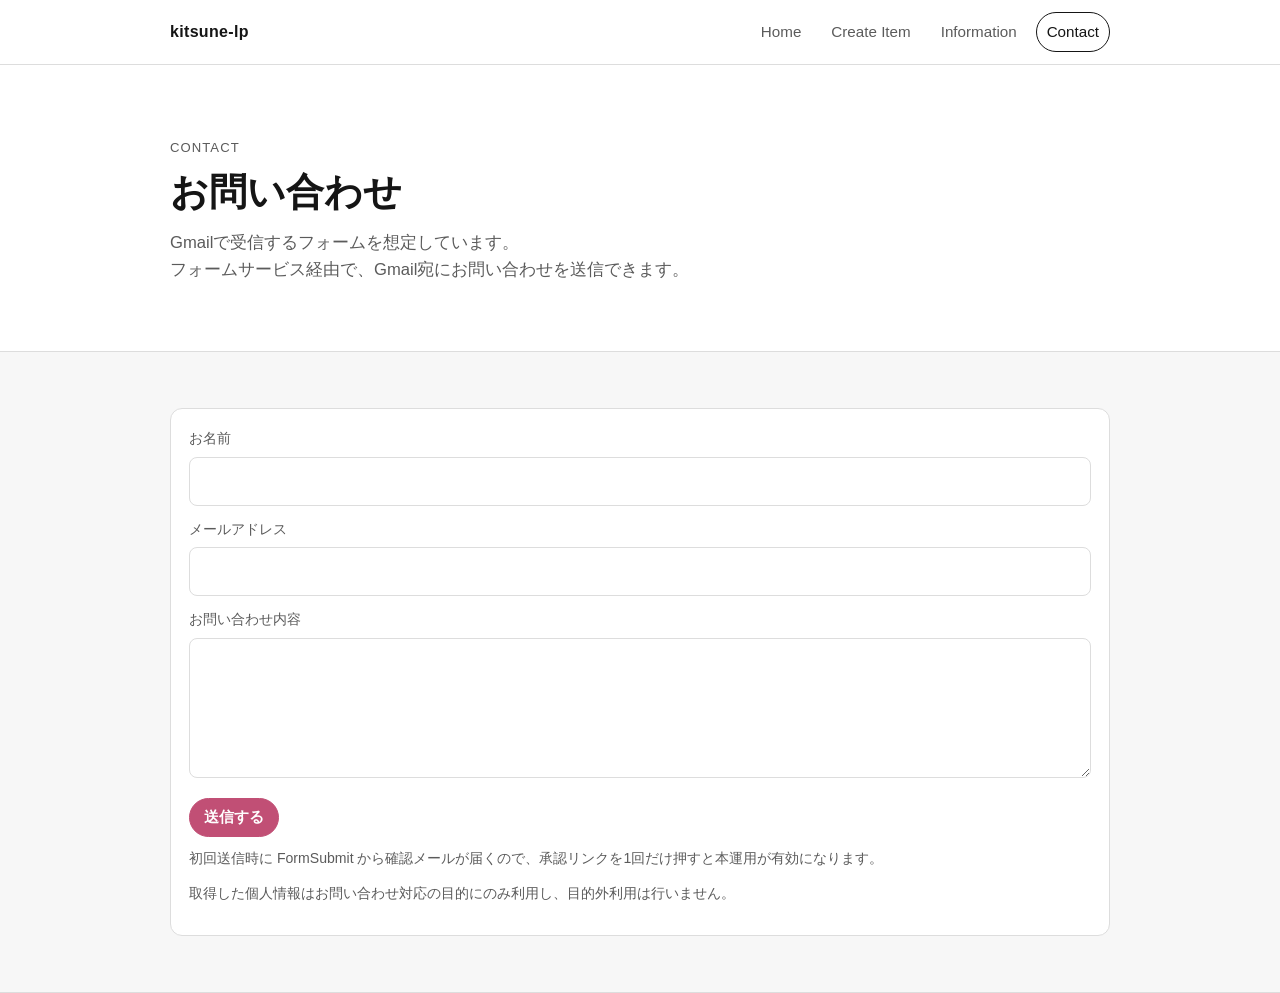
==== contact.html @ f3c6960f "Rebuild site into four-page minimal structure. Align Home/Create Item/Information/Contact flow for G" ====
<!doctype html>
<html lang="ja">
  <head>
    <meta charset="utf-8" />
    <meta name="viewport" content="width=device-width, initial-scale=1" />
    <title>kitsune-lp | Contact</title>
    <meta name="description" content="kitsune-lp のお問い合わせページです。" />
    <link rel="stylesheet" href="./styles.css" />
  </head>
  <body>
    <header class="site-header">
      <div class="container nav-wrap">
        <a class="brand" href="./index.html">kitsune-lp</a>
        <nav class="site-nav" aria-label="メインナビゲーション">
          <a href="./index.html">Home</a>
          <a href="./create-item.html">Create Item</a>
          <a href="./information.html">Information</a>
          <a class="active" href="./contact.html">Contact</a>
        </nav>
      </div>
    </header>

    <main>
      <section class="section hero">
        <div class="container">
          <p class="eyebrow">Contact</p>
          <h1>お問い合わせ</h1>
          <p class="lead">
            Gmailで受信するフォームを想定しています。<br />
            フォームサービス経由で、Gmail宛にお問い合わせを送信できます。
          </p>
        </div>
      </section>

      <section class="section alt">
        <div class="container">
          <div class="form-wrap">
            <form action="https://formsubmit.co/acsbne.company@gmail.com" method="POST">
              <input type="hidden" name="_subject" value="kitsune-lp Contact" />
              <input type="hidden" name="_captcha" value="true" />
              <input type="hidden" name="_next" value="./contact.html?sent=1" />

              <label for="name">お名前</label>
              <input id="name" name="name" type="text" required />

              <label for="email">メールアドレス</label>
              <input id="email" name="email" type="email" required />

              <label for="message">お問い合わせ内容</label>
              <textarea id="message" name="message" required></textarea>

              <button class="btn btn-primary" type="submit">送信する</button>
            </form>
            <p class="caption">
              初回送信時に FormSubmit から確認メールが届くので、承認リンクを1回だけ押すと本運用が有効になります。
            </p>
            <p class="caption">取得した個人情報はお問い合わせ対応の目的にのみ利用し、目的外利用は行いません。</p>
          </div>
        </div>
      </section>
    </main>
  </body>
</html>
---- styles.css ----
:root {
  --bg: #ffffff;
  --bg-alt: #f7f7f7;
  --text: #151515;
  --muted: #5b5b5b;
  --line: #dddddd;
  --primary: #c14f75;
  --primary-hover: #a23f62;
  --max: 980px;
}

* {
  box-sizing: border-box;
}

body {
  margin: 0;
  font-family: -apple-system, BlinkMacSystemFont, "Segoe UI", "Hiragino Kaku Gothic ProN",
    "Yu Gothic UI", "Yu Gothic", sans-serif;
  line-height: 1.65;
  color: var(--text);
  background: var(--bg);
}

.container {
  width: min(100%, var(--max));
  margin: 0 auto;
  padding: 0 20px;
}

.site-header {
  position: sticky;
  top: 0;
  z-index: 100;
  border-bottom: 1px solid var(--line);
  background: #fff;
}

.nav-wrap {
  display: flex;
  justify-content: space-between;
  align-items: center;
  gap: 12px;
  min-height: 64px;
}

.brand {
  text-decoration: none;
  color: var(--text);
  font-weight: 700;
  letter-spacing: 0.02em;
}

.site-nav {
  display: flex;
  flex-wrap: wrap;
  gap: 8px;
}

.site-nav a {
  text-decoration: none;
  color: var(--muted);
  font-size: 0.95rem;
  border: 1px solid transparent;
  padding: 6px 10px;
  border-radius: 999px;
}

.site-nav a:hover {
  border-color: var(--line);
  color: var(--text);
}

.site-nav a.active {
  border-color: var(--text);
  color: var(--text);
}

.section {
  padding: 56px 0;
}

.section.alt {
  background: var(--bg-alt);
  border-top: 1px solid var(--line);
  border-bottom: 1px solid var(--line);
}

.hero {
  padding-top: 72px;
}

.eyebrow {
  margin: 0 0 8px;
  color: var(--muted);
  font-size: 0.82rem;
  text-transform: uppercase;
  letter-spacing: 0.08em;
}

h1,
h2,
h3 {
  margin: 0 0 12px;
  line-height: 1.3;
}

h1 {
  font-size: clamp(1.8rem, 4vw, 2.4rem);
}

h2 {
  font-size: clamp(1.35rem, 2.7vw, 1.8rem);
}

h3 {
  font-size: 1.05rem;
}

p {
  margin: 0 0 12px;
  color: var(--muted);
}

.lead {
  font-size: 1.04rem;
}

.grid {
  display: grid;
  gap: 14px;
}

.grid-2 {
  grid-template-columns: repeat(auto-fit, minmax(260px, 1fr));
}

.card {
  border: 1px solid var(--line);
  border-radius: 12px;
  background: #fff;
  padding: 16px;
  box-shadow: 0 6px 20px rgba(0, 0, 0, 0.04);
}

.btn {
  display: inline-block;
  text-decoration: none;
  border: 1px solid var(--line);
  border-radius: 999px;
  color: var(--text);
  background: #fff;
  padding: 9px 14px;
  font-size: 0.92rem;
  font-weight: 600;
}

.btn:hover {
  border-color: #bdbdbd;
}

.btn-primary {
  background: var(--primary);
  border-color: var(--primary);
  color: #fff;
}

.btn-primary:hover {
  background: var(--primary-hover);
  border-color: var(--primary-hover);
}

.list {
  list-style: none;
  padding-left: 0;
  margin: 0;
  border-top: 1px solid var(--line);
}

.list li {
  border-bottom: 1px solid var(--line);
}

.list a {
  display: block;
  padding: 12px 0;
  text-decoration: none;
  color: var(--text);
}

.list a span {
  display: block;
  color: var(--muted);
  font-size: 0.9rem;
}

.form-wrap {
  border: 1px solid var(--line);
  border-radius: 12px;
  background: #fff;
  padding: 18px;
}

label {
  display: block;
  margin-bottom: 6px;
  font-size: 0.9rem;
  color: var(--muted);
}

input,
textarea {
  width: 100%;
  border: 1px solid var(--line);
  border-radius: 8px;
  padding: 10px 12px;
  margin-bottom: 12px;
  font: inherit;
}

textarea {
  min-height: 140px;
  resize: vertical;
}

.caption {
  margin-top: 10px;
  font-size: 0.88rem;
}

.meta {
  color: var(--muted);
  font-size: 0.88rem;
  margin-bottom: 8px;
}

@media (max-width: 640px) {
  .section {
    padding: 44px 0;
  }

  .nav-wrap {
    flex-direction: column;
    justify-content: center;
    padding: 10px 0;
  }
}
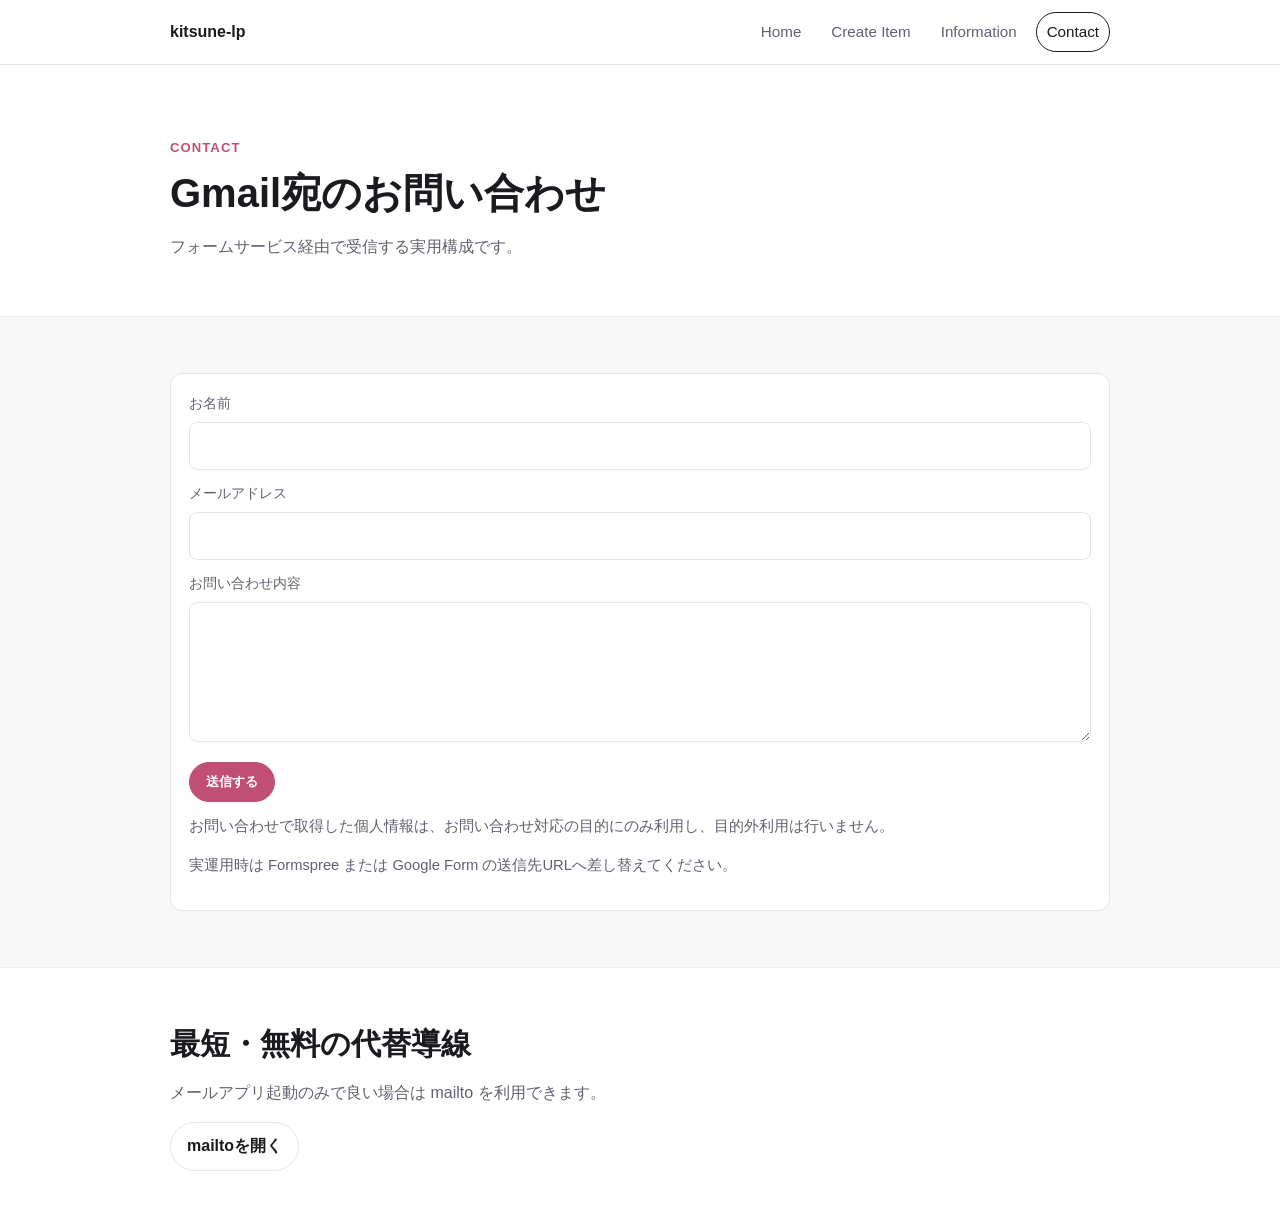
==== commit a4f88ec4: "Adjust Home content and links per review request. Remove extra cards and copy on Home, rename sectio" ====
--- a/contact.html
+++ b/contact.html
@@ -4,7 +4,7 @@
     <meta charset="utf-8" />
     <meta name="viewport" content="width=device-width, initial-scale=1" />
     <title>kitsune-lp | Contact</title>
-    <meta name="description" content="kitsune-lp のお問い合わせページです。" />
+    <meta name="description" content="Contact: Gmail宛のお問い合わせ導線ページ。" />
     <link rel="stylesheet" href="./styles.css" />
   </head>
   <body>
@@ -24,22 +24,15 @@
       <section class="section hero">
         <div class="container">
           <p class="eyebrow">Contact</p>
-          <h1>お問い合わせ</h1>
-          <p class="lead">
-            Gmailで受信するフォームを想定しています。<br />
-            フォームサービス経由で、Gmail宛にお問い合わせを送信できます。
-          </p>
+          <h1>Gmail宛のお問い合わせ</h1>
+          <p class="lead">フォームサービス経由で受信する実用構成です。</p>
         </div>
       </section>
 
       <section class="section alt">
         <div class="container">
           <div class="form-wrap">
-            <form action="https://formsubmit.co/acsbne.company@gmail.com" method="POST">
-              <input type="hidden" name="_subject" value="kitsune-lp Contact" />
-              <input type="hidden" name="_captcha" value="true" />
-              <input type="hidden" name="_next" value="./contact.html?sent=1" />
-
+            <form action="https://formspree.io/f/your-form-id" method="POST">
               <label for="name">お名前</label>
               <input id="name" name="name" type="text" required />
 
@@ -51,11 +44,19 @@
 
               <button class="btn btn-primary" type="submit">送信する</button>
             </form>
-            <p class="caption">
-              初回送信時に FormSubmit から確認メールが届くので、承認リンクを1回だけ押すと本運用が有効になります。
+            <p class="note">
+              お問い合わせで取得した個人情報は、お問い合わせ対応の目的にのみ利用し、目的外利用は行いません。
             </p>
-            <p class="caption">取得した個人情報はお問い合わせ対応の目的にのみ利用し、目的外利用は行いません。</p>
+            <p class="note">実運用時は Formspree または Google Form の送信先URLへ差し替えてください。</p>
           </div>
+        </div>
+      </section>
+
+      <section class="section">
+        <div class="container">
+          <h2>最短・無料の代替導線</h2>
+          <p>メールアプリ起動のみで良い場合は mailto を利用できます。</p>
+          <a class="btn" href="mailto:acsbne.company@gmail.com?subject=Contact%20from%20kitsune-lp">mailtoを開く</a>
         </div>
       </section>
     </main>
--- a/styles.css
+++ b/styles.css
@@ -1,11 +1,11 @@
 :root {
   --bg: #ffffff;
-  --bg-alt: #f7f7f7;
-  --text: #151515;
-  --muted: #5b5b5b;
-  --line: #dddddd;
+  --bg-alt: #f8f8f8;
+  --text: #1a1a1f;
+  --muted: #616171;
   --primary: #c14f75;
-  --primary-hover: #a23f62;
+  --primary-dark: #a23f62;
+  --border: #e4e4ea;
   --max: 980px;
 }
 
@@ -32,23 +32,23 @@
   position: sticky;
   top: 0;
   z-index: 100;
-  border-bottom: 1px solid var(--line);
-  background: #fff;
+  border-bottom: 1px solid var(--border);
+  background: rgba(255, 255, 255, 0.96);
+  backdrop-filter: blur(6px);
 }
 
 .nav-wrap {
+  min-height: 64px;
   display: flex;
+  align-items: center;
   justify-content: space-between;
-  align-items: center;
   gap: 12px;
-  min-height: 64px;
 }
 
 .brand {
   text-decoration: none;
   color: var(--text);
   font-weight: 700;
-  letter-spacing: 0.02em;
 }
 
 .site-nav {
@@ -60,14 +60,14 @@
 .site-nav a {
   text-decoration: none;
   color: var(--muted);
+  border: 1px solid transparent;
+  border-radius: 999px;
+  padding: 6px 10px;
   font-size: 0.95rem;
-  border: 1px solid transparent;
-  padding: 6px 10px;
-  border-radius: 999px;
 }
 
 .site-nav a:hover {
-  border-color: var(--line);
+  border-color: #d8d8e0;
   color: var(--text);
 }
 
@@ -82,8 +82,8 @@
 
 .section.alt {
   background: var(--bg-alt);
-  border-top: 1px solid var(--line);
-  border-bottom: 1px solid var(--line);
+  border-top: 1px solid #f3ebee;
+  border-bottom: 1px solid #f3ebee;
 }
 
 .hero {
@@ -92,38 +92,50 @@
 
 .eyebrow {
   margin: 0 0 8px;
-  color: var(--muted);
   font-size: 0.82rem;
+  letter-spacing: 0.08em;
   text-transform: uppercase;
-  letter-spacing: 0.08em;
+  color: var(--primary);
+  font-weight: 700;
 }
 
 h1,
 h2,
 h3 {
-  margin: 0 0 12px;
   line-height: 1.3;
+  margin: 0 0 14px;
 }
 
 h1 {
-  font-size: clamp(1.8rem, 4vw, 2.4rem);
+  font-size: clamp(1.8rem, 4vw, 2.5rem);
 }
 
 h2 {
-  font-size: clamp(1.35rem, 2.7vw, 1.8rem);
+  font-size: clamp(1.35rem, 2.7vw, 1.9rem);
 }
 
 h3 {
   font-size: 1.05rem;
 }
 
-p {
-  margin: 0 0 12px;
-  color: var(--muted);
-}
-
 .lead {
-  font-size: 1.04rem;
+  margin: 0;
+  color: var(--muted);
+}
+
+p,
+li {
+  color: var(--muted);
+}
+
+.lead {
+  font-size: 1.03rem;
+}
+
+ul,
+ol {
+  margin-top: 8px;
+  padding-left: 1.2rem;
 }
 
 .grid {
@@ -132,31 +144,48 @@
 }
 
 .grid-2 {
-  grid-template-columns: repeat(auto-fit, minmax(260px, 1fr));
+  grid-template-columns: repeat(auto-fit, minmax(250px, 1fr));
+}
+
+.grid-3 {
+  grid-template-columns: repeat(auto-fit, minmax(210px, 1fr));
 }
 
 .card {
-  border: 1px solid var(--line);
+  border: 1px solid var(--border);
+  background: #fff;
   border-radius: 12px;
-  background: #fff;
   padding: 16px;
-  box-shadow: 0 6px 20px rgba(0, 0, 0, 0.04);
+  box-shadow: 0 6px 20px rgba(13, 14, 26, 0.04);
+}
+
+.price {
+  margin: 0 0 4px;
+  font-size: 1.6rem;
+  color: var(--text);
+  font-weight: 800;
+}
+
+.cta-group {
+  display: flex;
+  flex-wrap: wrap;
+  gap: 10px;
+  margin: 18px 0 14px;
 }
 
 .btn {
   display: inline-block;
+  padding: 10px 16px;
+  border-radius: 999px;
   text-decoration: none;
-  border: 1px solid var(--line);
-  border-radius: 999px;
+  border: 1px solid var(--border);
   color: var(--text);
   background: #fff;
-  padding: 9px 14px;
-  font-size: 0.92rem;
   font-weight: 600;
 }
 
 .btn:hover {
-  border-color: #bdbdbd;
+  border-color: #d7c4cc;
 }
 
 .btn-primary {
@@ -166,26 +195,36 @@
 }
 
 .btn-primary:hover {
-  background: var(--primary-hover);
-  border-color: var(--primary-hover);
+  background: var(--primary-dark);
+  border-color: var(--primary-dark);
+}
+
+.cta-bottom {
+  margin-top: 18px;
+}
+
+.meta {
+  margin: 0 0 8px;
+  color: var(--muted);
+  font-size: 0.88rem;
 }
 
 .list {
   list-style: none;
+  margin: 0;
   padding-left: 0;
-  margin: 0;
-  border-top: 1px solid var(--line);
+  border-top: 1px solid var(--border);
 }
 
 .list li {
-  border-bottom: 1px solid var(--line);
+  border-bottom: 1px solid var(--border);
 }
 
 .list a {
   display: block;
+  text-decoration: none;
+  color: var(--text);
   padding: 12px 0;
-  text-decoration: none;
-  color: var(--text);
 }
 
 .list a span {
@@ -195,7 +234,7 @@
 }
 
 .form-wrap {
-  border: 1px solid var(--line);
+  border: 1px solid var(--border);
   border-radius: 12px;
   background: #fff;
   padding: 18px;
@@ -203,15 +242,15 @@
 
 label {
   display: block;
-  margin-bottom: 6px;
+  margin: 0 0 6px;
+  color: var(--muted);
   font-size: 0.9rem;
-  color: var(--muted);
 }
 
 input,
 textarea {
   width: 100%;
-  border: 1px solid var(--line);
+  border: 1px solid var(--border);
   border-radius: 8px;
   padding: 10px 12px;
   margin-bottom: 12px;
@@ -223,20 +262,50 @@
   resize: vertical;
 }
 
-.caption {
-  margin-top: 10px;
-  font-size: 0.88rem;
-}
-
-.meta {
-  color: var(--muted);
-  font-size: 0.88rem;
-  margin-bottom: 8px;
+figure {
+  margin: 20px 0 4px;
+}
+
+img {
+  width: 100%;
+  border-radius: 12px;
+  border: 1px solid #f0e7eb;
+  display: block;
+}
+
+figcaption {
+  margin-top: 8px;
+  font-size: 0.84rem;
+  color: #7b778a;
+}
+
+.note {
+  margin-top: 12px;
+  font-size: 0.92rem;
+}
+
+details {
+  border: 1px solid var(--border);
+  border-radius: 10px;
+  padding: 10px 12px;
+  margin: 10px 0;
+  background: #fff;
+}
+
+summary {
+  cursor: pointer;
+  font-weight: 600;
+  color: var(--text);
+}
+
+details p,
+details ul {
+  margin: 10px 0 4px;
 }
 
 @media (max-width: 640px) {
   .section {
-    padding: 44px 0;
+    padding: 46px 0;
   }
 
   .nav-wrap {
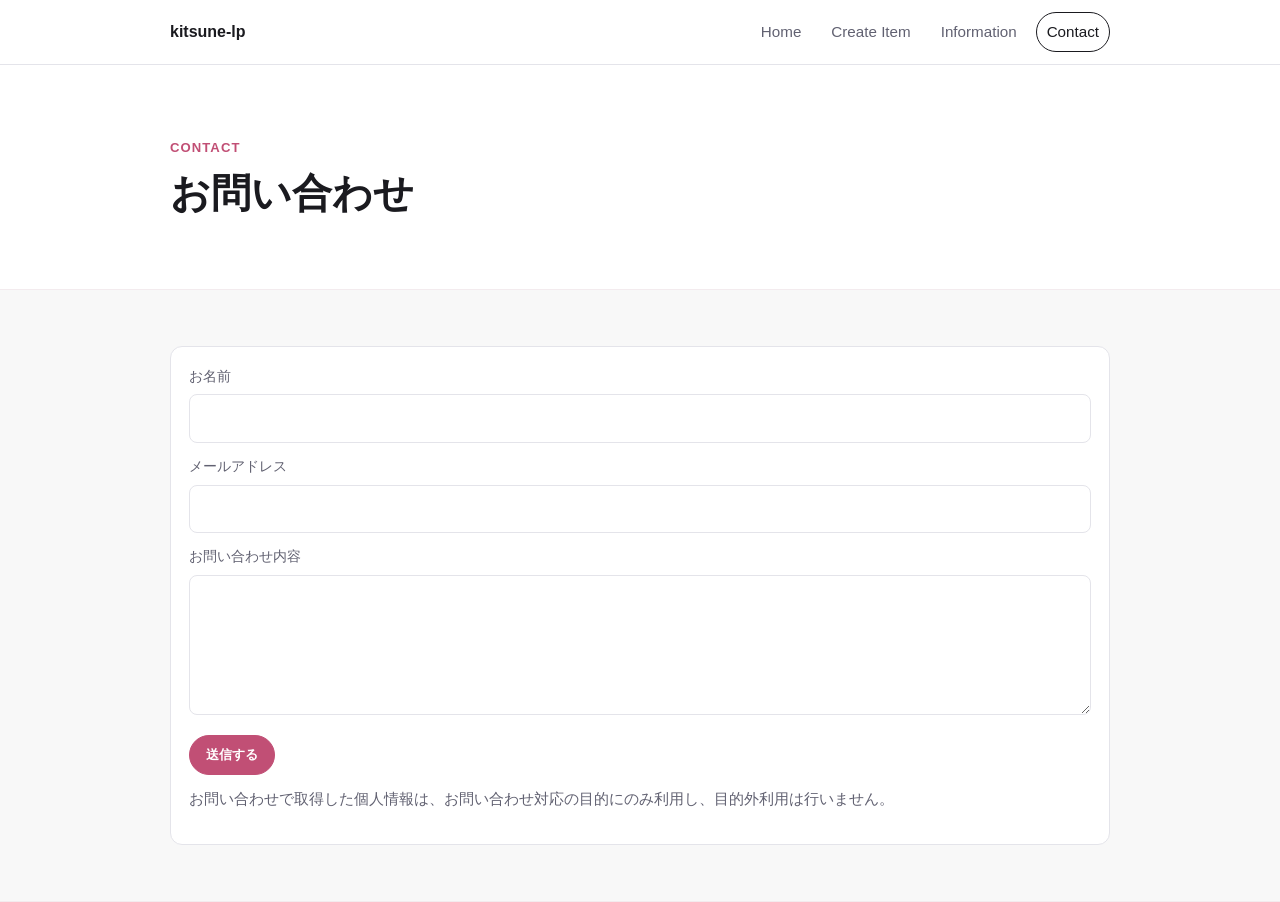
==== commit 993c46b4: "Update page copy and links per latest review. Refine Home/Create Item/Information/Contact content, a" ====
--- a/contact.html
+++ b/contact.html
@@ -24,8 +24,7 @@
       <section class="section hero">
         <div class="container">
           <p class="eyebrow">Contact</p>
-          <h1>Gmail宛のお問い合わせ</h1>
-          <p class="lead">フォームサービス経由で受信する実用構成です。</p>
+          <h1>お問い合わせ</h1>
         </div>
       </section>
 
@@ -47,16 +46,7 @@
             <p class="note">
               お問い合わせで取得した個人情報は、お問い合わせ対応の目的にのみ利用し、目的外利用は行いません。
             </p>
-            <p class="note">実運用時は Formspree または Google Form の送信先URLへ差し替えてください。</p>
           </div>
-        </div>
-      </section>
-
-      <section class="section">
-        <div class="container">
-          <h2>最短・無料の代替導線</h2>
-          <p>メールアプリ起動のみで良い場合は mailto を利用できます。</p>
-          <a class="btn" href="mailto:acsbne.company@gmail.com?subject=Contact%20from%20kitsune-lp">mailtoを開く</a>
         </div>
       </section>
     </main>
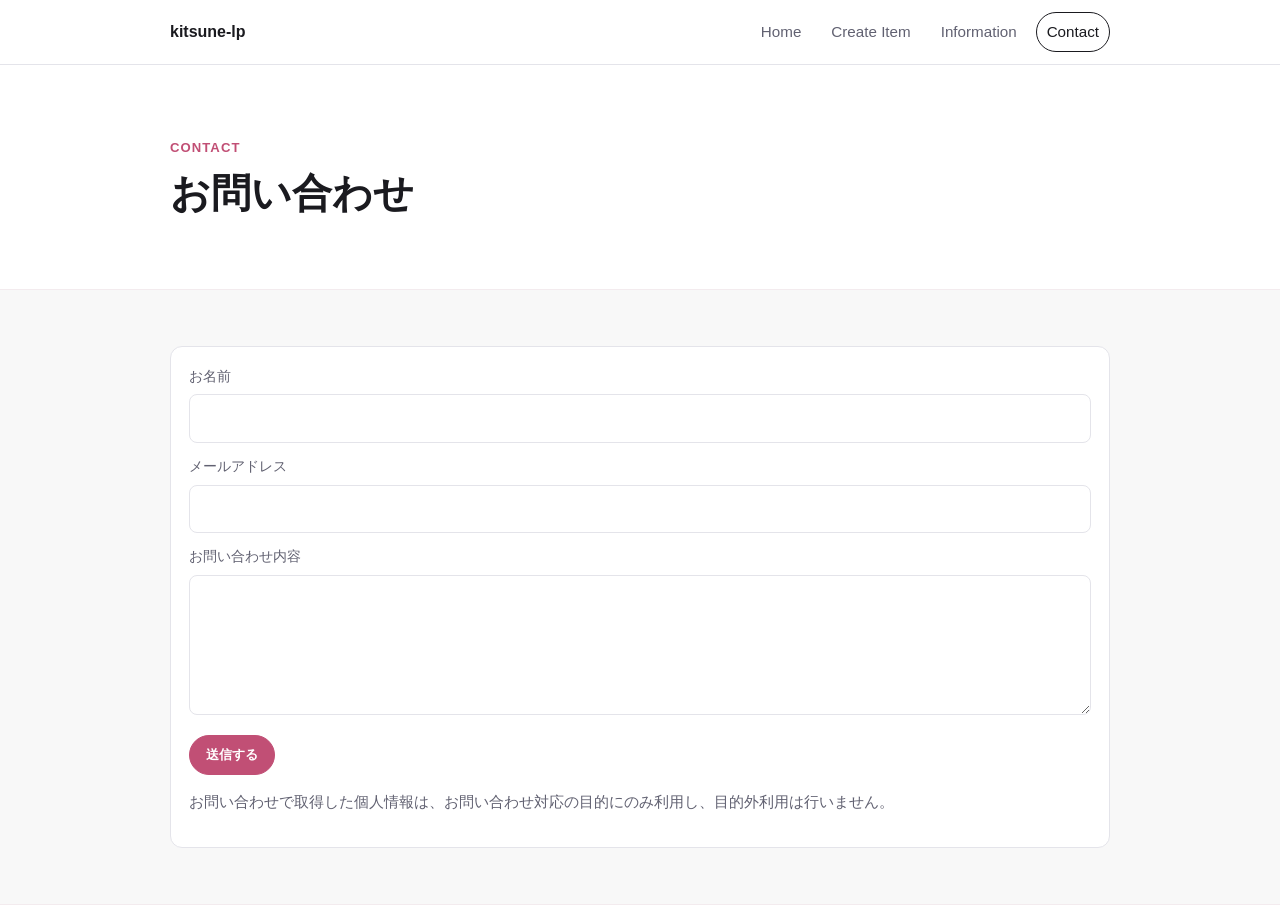
==== commit 9b896cac: "Fix contact form submission flow to prevent provider error. Switch to explicit POST handling with Fo" ====
--- a/contact.html
+++ b/contact.html
@@ -31,7 +31,10 @@
       <section class="section alt">
         <div class="container">
           <div class="form-wrap">
-            <form action="https://formspree.io/f/your-form-id" method="POST">
+            <form id="contact-form" action="https://formsubmit.co/acsbne.company@gmail.com" method="post">
+              <input type="hidden" name="_subject" value="kitsune-lp Contact" />
+              <input type="hidden" name="_captcha" value="true" />
+              <input type="hidden" name="_template" value="table" />
               <label for="name">お名前</label>
               <input id="name" name="name" type="text" required />
 
@@ -43,6 +46,7 @@
 
               <button class="btn btn-primary" type="submit">送信する</button>
             </form>
+            <p id="contact-status" class="note" aria-live="polite"></p>
             <p class="note">
               お問い合わせで取得した個人情報は、お問い合わせ対応の目的にのみ利用し、目的外利用は行いません。
             </p>
@@ -50,5 +54,32 @@
         </div>
       </section>
     </main>
+    <script>
+      const contactForm = document.getElementById("contact-form");
+      const statusText = document.getElementById("contact-status");
+
+      contactForm.addEventListener("submit", async (event) => {
+        event.preventDefault();
+        statusText.textContent = "送信中です...";
+
+        const formData = new FormData(contactForm);
+        try {
+          const response = await fetch("https://formsubmit.co/ajax/acsbne.company@gmail.com", {
+            method: "POST",
+            body: formData,
+            headers: { Accept: "application/json" },
+          });
+
+          if (!response.ok) {
+            throw new Error("send_failed");
+          }
+
+          statusText.textContent = "送信が完了しました。内容を確認して返信いたします。";
+          contactForm.reset();
+        } catch (error) {
+          statusText.textContent = "送信に失敗しました。時間をおいて再度お試しください。";
+        }
+      });
+    </script>
   </body>
 </html>
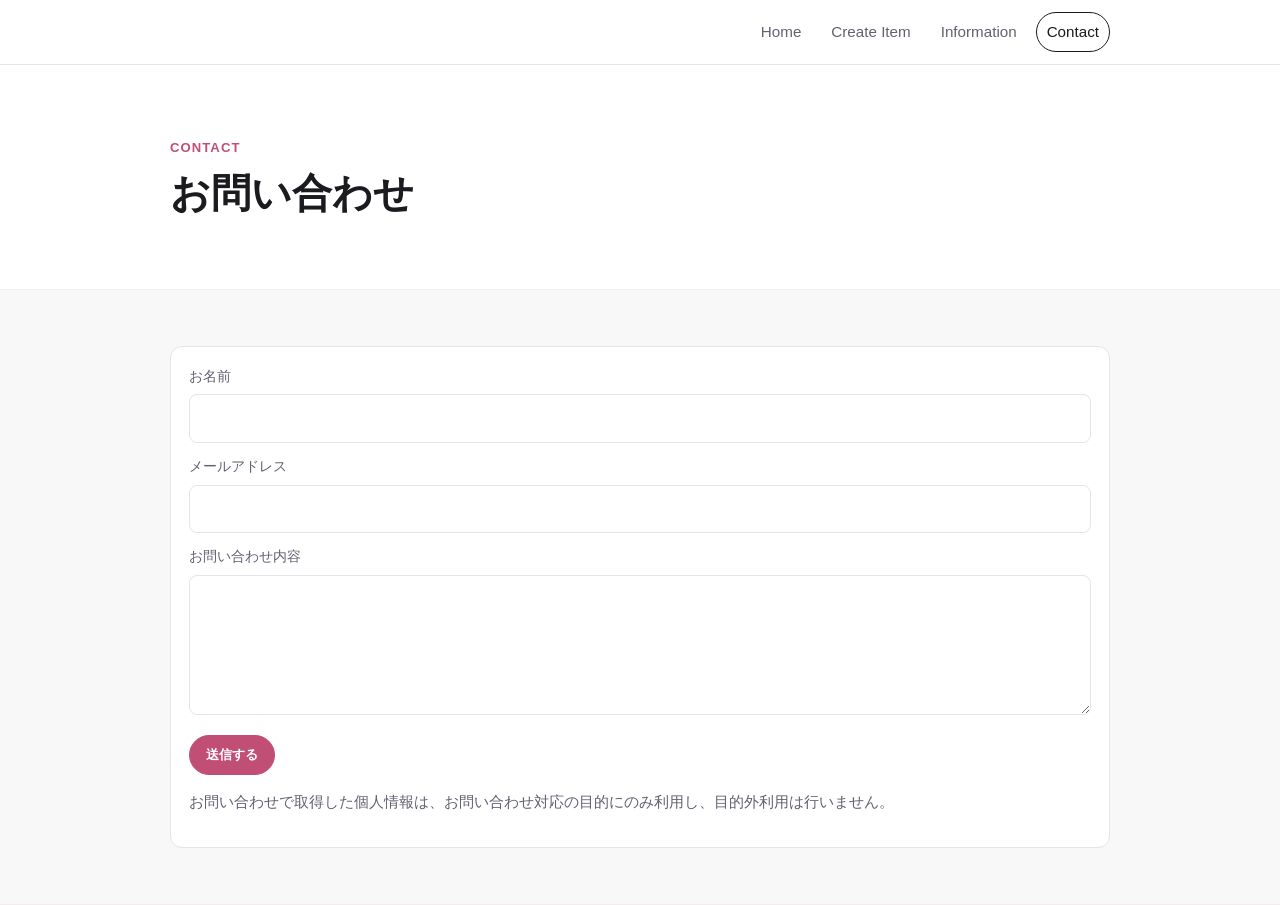
==== commit 9aa527c5: "Refine Home cards with visual summaries and update links. Remove Product/Note labels, add balanced e" ====
--- a/contact.html
+++ b/contact.html
@@ -10,7 +10,7 @@
   <body>
     <header class="site-header">
       <div class="container nav-wrap">
-        <a class="brand" href="./index.html">kitsune-lp</a>
+        <span class="brand-placeholder" aria-hidden="true"></span>
         <nav class="site-nav" aria-label="メインナビゲーション">
           <a href="./index.html">Home</a>
           <a href="./create-item.html">Create Item</a>
--- a/styles.css
+++ b/styles.css
@@ -159,6 +159,28 @@
   box-shadow: 0 6px 20px rgba(13, 14, 26, 0.04);
 }
 
+.feature-card {
+  display: grid;
+  grid-template-columns: 1.1fr 0.9fr;
+  gap: 18px;
+  align-items: center;
+}
+
+.feature-image {
+  width: 100%;
+  aspect-ratio: 16 / 9;
+  object-fit: cover;
+}
+
+.summary {
+  margin-bottom: 14px;
+}
+
+.brand-placeholder {
+  width: 76px;
+  height: 1px;
+}
+
 .price {
   margin: 0 0 4px;
   font-size: 1.6rem;
@@ -313,4 +335,8 @@
     justify-content: center;
     padding: 10px 0;
   }
-}
+
+  .feature-card {
+    grid-template-columns: 1fr;
+  }
+}
